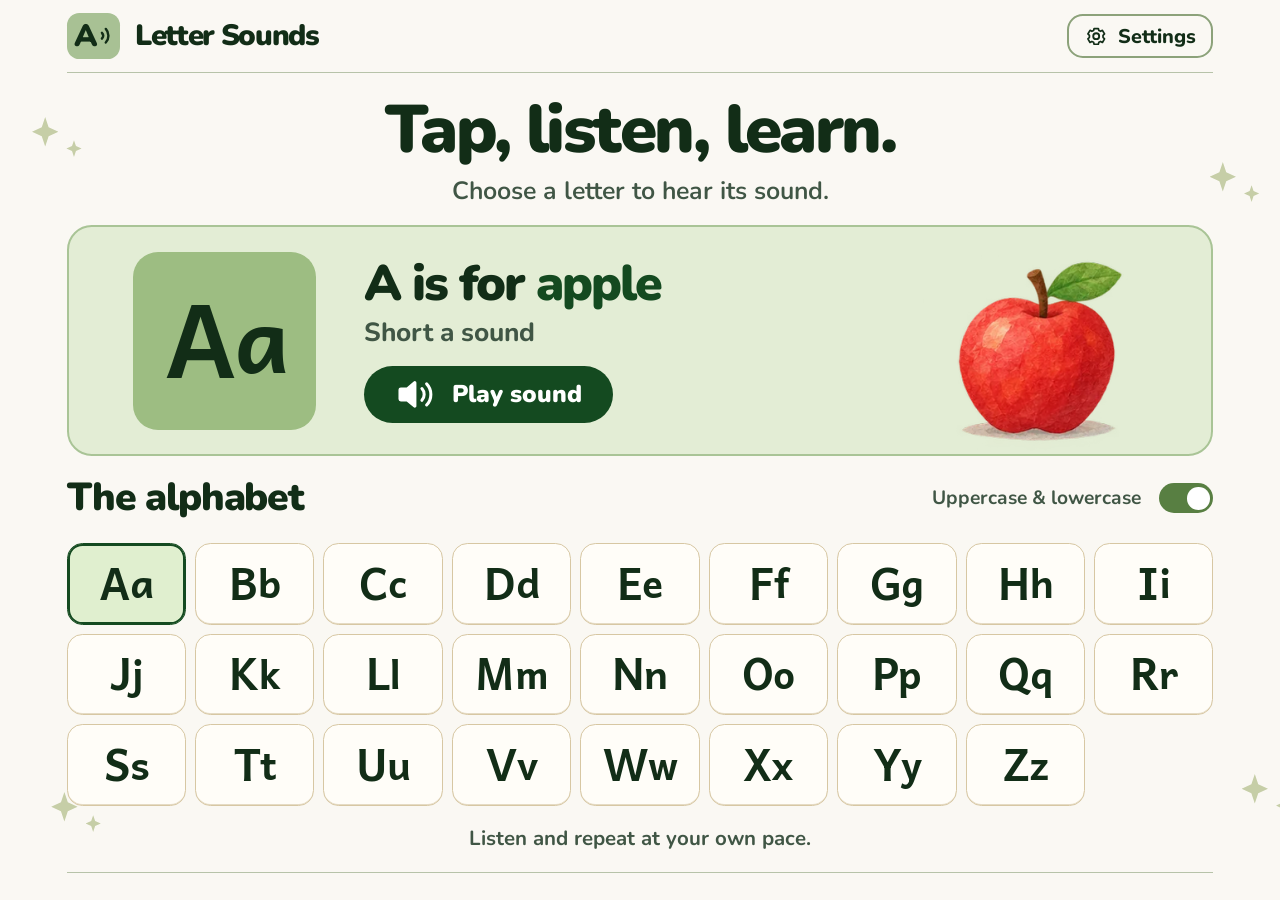
==== letter-sounds.html @ 4aa6df6b "Build the Letter Sounds phonics app" ====
<!doctype html>
<html lang="en">
<head>
  <meta charset="utf-8">
  <meta name="viewport" content="width=device-width, initial-scale=1">
  <meta name="theme-color" content="#faf8f3">
  <meta name="description" content="Tap any letter from A to Z to hear its English phonics sound.">
  <title>Letter Sounds</title>
  <style>
@font-face {
  font-family: Nunito;
  src: url("[data-uri]") format("woff2");
  font-style: normal;
  font-weight: 400 900;
  font-display: swap;
}

@font-face {
  font-family: Andika;
  src: url("[data-uri]") format("woff2");
  font-style: normal;
  font-weight: 700;
  font-display: swap;
}

:root {
  color-scheme: light;
  --paper: #faf8f3;
  --ink: #122d17;
  --muted: #405645;
  --fern: #144a20;
  --leaf: #587f42;
  --panel: #e3edd5;
  --panel-edge: #a9c496;
  --letter-block: #9dbd82;
  --tile: #fffdf8;
  --tile-edge: #d7c7a3;
  --tile-active: #e0efcf;
  --page-width: 77.5rem;
  --gutter: clamp(1rem, 5.2vw, 5.5rem);
  font-family: Nunito, "Trebuchet MS", sans-serif;
  color: var(--ink);
  background: var(--paper);
}

*, *::before, *::after { box-sizing: border-box; }

body { margin: 0; }

button, input { font: inherit; }

button {
  color: inherit;
  cursor: pointer;
  touch-action: manipulation;
}

button:focus-visible, input:focus-visible, a:focus-visible {
  outline: 3px solid #275c9b;
  outline-offset: 4px;
}

.shell, .header-inner {
  width: min(var(--page-width), calc(100% - 2 * var(--gutter)));
  margin-inline: auto;
}

.site-header {
  position: relative;
}

.site-header::after {
  content: "";
  display: block;
  width: min(85rem, calc(100% - 2 * var(--gutter)));
  height: 1px;
  margin-inline: auto;
  background: #b7c3a9;
}

.header-inner {
  display: flex;
  align-items: center;
  justify-content: space-between;
  gap: 0.75rem;
  min-height: 4.5rem;
  padding-block: 0.5rem;
}

.wordmark {
  display: flex;
  align-items: center;
  gap: clamp(0.55rem, 1.15vw, 1.05rem);
  font-size: clamp(1.2rem, 2.3vw, 2.25rem);
  font-weight: 900;
  line-height: 1;
  letter-spacing: -0.045em;
}

.brand-icon {
  display: inline-flex;
  align-items: center;
  justify-content: center;
  gap: 0.08em;
  width: clamp(2.45rem, 4.2vw, 4rem);
  height: clamp(2.35rem, 3.6vw, 3.45rem);
  border-radius: 0.4em;
  background: #a8c194;
  font-size: 1.05em;
  letter-spacing: -0.05em;
}

.brand-icon svg { width: 0.44em; height: 0.63em; }

.settings-button {
  display: inline-flex;
  flex-shrink: 0;
  align-items: center;
  gap: 0.5em;
  min-height: 2.75rem;
  padding: 0.35em 0.8em;
  border: 2px solid #8ca27a;
  border-radius: 0.8em;
  background: transparent;
  font-size: clamp(0.94rem, 1.55vw, 1.42rem);
  font-weight: 800;
}

.settings-button svg { width: 1.13em; height: 1.13em; }

.introduction {
  padding-block: clamp(1.3rem, 1.55vw, 1.55rem) clamp(1.1rem, 1.3vw, 1.35rem);
  text-align: center;
}

.introduction h1 {
  margin: 0;
  font-size: clamp(2.25rem, 5.25vw, 5.2rem);
  font-weight: 900;
  letter-spacing: -0.038em;
  line-height: 1.08;
  text-wrap: balance;
}

.introduction p {
  margin: 0.3em 0 0;
  color: var(--muted);
  font-size: clamp(1.06rem, 1.95vw, 1.8rem);
  font-weight: 650;
}

.sound-card {
  display: grid;
  grid-template-columns: auto minmax(0, 1fr) auto;
  align-items: center;
  gap: clamp(1rem, 3.8vw, 3.75rem);
  min-height: clamp(11.5rem, 18vw, 17.3rem);
  padding: 0 clamp(1.15rem, 5vw, 4.9rem);
  border: 2px solid var(--panel-edge);
  border-radius: 1.55rem;
  background: var(--panel);
}

.letter-preview {
  display: flex;
  align-items: center;
  justify-content: center;
  width: clamp(6.65rem, 14.3vw, 13.75rem);
  height: clamp(6.5rem, 13.9vw, 13.3rem);
  border-radius: 0.245em;
  background: var(--letter-block);
  font-family: Andika, Nunito, sans-serif;
  font-size: clamp(3.35rem, 8vw, 7.65rem);
  font-weight: 700;
  line-height: 1;
  letter-spacing: -0.045em;
  padding-bottom: 0.08em;
}

.letter-preview .lowercase { font-size: 0.88em; }

.sound-details { padding-block: 1rem; }

.example h2 {
  margin: 0;
  font-size: clamp(1.85rem, 3.9vw, 3.75rem);
  font-weight: 900;
  line-height: 1.06;
  letter-spacing: -0.04em;
}

.example strong { color: var(--fern); font-weight: inherit; }

.example p {
  margin: 0.2em 0 0.65em;
  color: var(--muted);
  font-size: clamp(1.06rem, 2.05vw, 1.95rem);
  font-weight: 750;
  line-height: 1.23;
}

.play-button, .done-button {
  display: inline-flex;
  align-items: center;
  justify-content: center;
  gap: 0.65em;
  min-height: 2.75rem;
  padding: 0.45em 1.3em;
  border: 0;
  border-radius: 999px;
  background: var(--fern);
  color: #fff;
  font-weight: 900;
  line-height: 1.4;
}

.play-button {
  padding-block: 0.48em;
  font-size: clamp(1rem, 1.9vw, 1.8rem);
  white-space: nowrap;
}

.play-button svg {
  width: 1.65em;
  height: 1.35em;
}

[data-playing] .play-button { background: #276738; }

.example-picture {
  --picture-x: 0%;
  --picture-y: 0%;
  width: clamp(8rem, 17.5vw, 17rem);
  aspect-ratio: 1;
  background-repeat: no-repeat;
  background-size: 400% 400%;
  background-position: var(--picture-x) var(--picture-y);
}

.example-picture[data-sheet="1"] { background-image: url("[data-uri]"); }
.example-picture[data-sheet="2"] { background-image: url("[data-uri]"); }
[data-hide-pictures] .example-picture { visibility: hidden; }

.playback-status {
  margin: 0.6rem 0 0;
  color: #783421;
  font-weight: 800;
}

.alphabet-header {
  display: flex;
  align-items: center;
  justify-content: space-between;
  gap: 0.5rem 1rem;
  margin-block: clamp(0.9rem, 1.6vw, 1.5rem) clamp(0.6rem, 1.75vw, 1.65rem);
}

.alphabet-header h2 {
  margin: 0;
  font-size: clamp(1.55rem, 3.05vw, 2.85rem);
  font-weight: 900;
  line-height: 1.08;
  letter-spacing: -0.035em;
}

.switch-label {
  display: flex;
  align-items: center;
  gap: clamp(0.45rem, 1.35vw, 1.2rem);
  min-height: 2.75rem;
  color: var(--muted);
  font-size: clamp(0.9rem, 1.5vw, 1.4rem);
  font-weight: 700;
  cursor: pointer;
  touch-action: manipulation;
}

.switch {
  appearance: none;
  display: grid;
  place-items: center start;
  flex-shrink: 0;
  width: 2.85em;
  height: 1.55em;
  margin: 0;
  padding: 0 0.18em;
  border: 0;
  border-radius: 100px;
  background: #6c7569;
  cursor: pointer;
}

.switch::before {
  content: "";
  width: 1.18em;
  height: 1.18em;
  border-radius: 50%;
  background: #fff;
}

.switch:checked { background: var(--leaf); }
.switch:checked::before { justify-self: end; }

.letters {
  display: grid;
  grid-template-columns: repeat(9, minmax(0, 1fr));
  gap: clamp(0.5rem, 0.7vw, 0.75rem);
}

.letter {
  display: flex;
  align-items: center;
  justify-content: center;
  min-height: clamp(3.6rem, 6.4vw, 6.1rem);
  padding: 0 0.06em 0.09em;
  border: 1px solid var(--tile-edge);
  border-radius: clamp(0.7rem, 1.2vw, 1.05rem);
  background: var(--tile);
  box-shadow: inset 0 -1px #e5dbc4;
  font-family: Andika, Nunito, sans-serif;
  font-size: clamp(1.65rem, 3.45vw, 3.2rem);
  font-weight: 700;
  line-height: 1;
  letter-spacing: -0.02em;
}

.letter .lowercase { font-size: 0.89em; }

.letter[aria-pressed="true"] {
  border-color: var(--fern);
  background: var(--tile-active);
  box-shadow: inset 0 0 0 2px var(--fern);
}

.letter:active { background: #d3e5be; }
[data-uppercase-only] .lowercase { display: none; }

.practice-note {
  padding: 0.85em 0 1em;
  color: var(--muted);
  font-size: clamp(1rem, 1.6vw, 1.45rem);
  font-weight: 700;
  text-align: center;
}

.shell::after {
  content: "";
  display: block;
  height: 1px;
  margin: 0 auto 1rem;
  background: #b7c3a9;
}

.margin-stars {
  position: absolute;
  inset: 0;
  overflow: hidden;
  z-index: -1;
  pointer-events: none;
}

.margin-stars i {
  position: absolute;
  color: #c6cea7;
}

.margin-stars i:nth-child(1) { left: 2.5%; top: 13%; }
.margin-stars i:nth-child(2) { right: 5.5%; top: 18%; }
.margin-stars i:nth-child(3) { left: 4%; top: 88%; }
.margin-stars i:nth-child(4) { right: 3%; top: 86%; }

.margin-stars i::before, .margin-stars i::after {
  content: "";
  position: absolute;
  width: 1.65rem;
  height: 1.85rem;
  background: currentColor;
  clip-path: polygon(50% 0, 63% 35%, 100% 50%, 63% 65%, 50% 100%, 37% 65%, 0 50%, 37% 35%);
}

.margin-stars i::after {
  width: 0.95rem;
  height: 1.05rem;
  left: 2.15rem;
  top: 1.45rem;
}

dialog {
  width: min(26rem, calc(100% - 2rem));
  max-height: calc(100% - 2rem);
  padding: 0;
  border: 2px solid var(--panel-edge);
  border-radius: 1.35rem;
  background: var(--paper);
  color: var(--ink);
  box-shadow: 0 1rem 3.5rem #15261433;
}

dialog::backdrop { background: #18251765; }

.dialog-content { padding: 1.5rem; }

.dialog-content h2 {
  margin: 0 0 0.4rem;
  font-size: 1.85rem;
  font-weight: 900;
}

.picture-setting {
  justify-content: space-between;
  padding-block: 0.55rem;
  font-size: 1.06rem;
}

.credits { margin: 0.75rem 0 1.25rem; color: var(--muted); }
.credits a { color: var(--fern); font-weight: 800; }
.done-button { min-width: 6.5rem; }

@media (hover: hover) {
  .settings-button:hover { background: #edf0e5; }
  .play-button:hover, .done-button:hover { background: #276738; }
  .letter:not([aria-pressed="true"]):hover { background: #f1f5e8; }
}

@media (max-width: 74rem) {
  .margin-stars { display: none; }
}

@media (max-width: 58rem) {
  .letters { grid-template-columns: repeat(6, minmax(0, 1fr)); }
  .letter { min-height: clamp(3.75rem, 8.8vw, 5rem); }
}

@media (max-width: 39rem) {
  :root { --gutter: 1rem; }

  .header-inner { min-height: 3.75rem; }
  .settings-button { border-width: 1px; }
  .introduction { padding-block: 1.2rem 1rem; }
  .introduction p { margin-top: 0.4rem; }

  .sound-card {
    grid-template-columns: auto minmax(0, 1fr) auto;
    gap: 0.7rem;
    min-height: 10rem;
    padding: 1rem 0.85rem;
    border-radius: 1.15rem;
  }

  .letter-preview {
    width: clamp(3.4rem, 16.5vw, 6.65rem);
    height: clamp(3.5rem, 16.5vw, 6.5rem);
    font-size: clamp(1.95rem, 9.2vw, 3.35rem);
    border-radius: 0.3em;
  }

  .sound-details { padding: 0; }
  .example h2 { font-size: clamp(1.17rem, 5.5vw, 1.85rem); }
  .example p { font-size: clamp(0.9rem, 3.65vw, 1.05rem); margin-block: 0.32em 0.65em; }
  .play-button { padding-inline: 0.78em; gap: 0.45em; }
  .play-button svg { width: 1.25em; }
  .example-picture { width: clamp(2.65rem, 16vw, 8rem); }

  .alphabet-header { margin-block: 0.8rem 0.5rem; column-gap: 0.45rem; flex-wrap: wrap; }
  .alphabet-header h2 { font-size: clamp(1.2rem, 5.5vw, 1.6rem); }
  .switch-label { gap: 0.45rem; }
  .alphabet-header .switch-label { font-size: 0.85rem; }
  .letters { grid-template-columns: repeat(4, minmax(0, 1fr)); }
  .letter { min-height: clamp(3.45rem, 16vw, 4.5rem); font-size: clamp(1.6rem, 7.8vw, 2.35rem); }
}

@media (max-width: 23rem) {
  .sound-card { gap: 0.45rem; padding-inline: 0.62rem; }
  .example-picture { width: clamp(2.4rem, 14vw, 3.5rem); }
  .alphabet-header { column-gap: 0.4rem; }
  .alphabet-header .switch-label { font-size: 0.82rem; }
}
</style>
  <link rel="icon" href="data:,">
</head>
<body>
  <header class="site-header">
    <div class="header-inner">
      <div class="wordmark">
        <span class="brand-icon" aria-hidden="true">
          A
          <svg viewBox="0 0 14 20" fill="none" stroke="currentColor" stroke-width="2.5" stroke-linecap="round">
            <path d="M3 7c1.5 1.7 1.5 4.3 0 6m4-10c3.6 3.9 3.6 10.1 0 14"/>
          </svg>
        </span>
        <span>Letter Sounds</span>
      </div>
      <button class="settings-button" id="open-settings" type="button" aria-haspopup="dialog">
        <svg aria-hidden="true" viewBox="0 0 24 24" fill="none" stroke="currentColor" stroke-width="2" stroke-linecap="round" stroke-linejoin="round">
          <path d="M9.5 3.5h5l.6 2.4 2 .9 2.2-1.2 2.5 4.3-1.8 1.7v2.3l1.8 1.7-2.5 4.3-2.2-1.2-2 .9-.6 2.4h-5l-.6-2.4-2-.9-2.2 1.2-2.5-4.3L4 13.9v-2.3L2.2 9.9l2.5-4.3 2.2 1.2 2-.9z" transform="translate(1.1 .6) scale(.91)"/>
          <circle cx="12" cy="12" r="3.2"/>
        </svg>
        Settings
      </button>
    </div>
  </header>

  <main class="shell" id="main">
    <div class="margin-stars" aria-hidden="true"><i></i><i></i><i></i><i></i></div>

    <div class="introduction">
      <h1>Tap, listen, learn.</h1>
      <p>Choose a letter to hear its sound.</p>
    </div>

    <section class="sound-card" id="sound-card" aria-labelledby="example-title">
      <div class="letter-preview" aria-hidden="true"><span id="large-upper">A</span><span class="lowercase" id="large-lower">a</span></div>
      <div class="sound-details">
        <div class="example" aria-live="polite" aria-atomic="true">
          <h2 id="example-title"><span id="example-prefix">A is for</span> <strong id="example-word">apple</strong></h2>
          <p id="sound-description">Short a sound</p>
        </div>
        <button class="play-button" id="play-sound" type="button">
          <svg aria-hidden="true" viewBox="0 0 32 28">
            <path fill="currentColor" d="M3 8h5l6-5a1.4 1.4 0 0 1 2.3 1v20a1.4 1.4 0 0 1-2.3 1l-6-5H3a2 2 0 0 1-2-2v-8a2 2 0 0 1 2-2Z"/>
            <path class="sound-waves" d="M21 9a7.5 7.5 0 0 1 0 10m4-14a13 13 0 0 1 0 18" fill="none" stroke="currentColor" stroke-width="2.6" stroke-linecap="round"/>
          </svg>
          Play sound
        </button>
      </div>
      <div class="example-picture" id="example-picture" aria-hidden="true"></div>
    </section>
    <p class="playback-status" id="playback-status" role="status" hidden></p>

    <section class="alphabet" aria-labelledby="alphabet-title">
      <div class="alphabet-header">
        <h2 id="alphabet-title">The alphabet</h2>
        <label class="switch-label">
          <span>Uppercase &amp; lowercase</span>
          <input class="switch" type="checkbox" role="switch" id="show-lowercase" checked>
        </label>
      </div>
      <div class="letters" id="letters"></div>
      <noscript><p>Enable JavaScript in your browser to play the letter sounds.</p></noscript>
    </section>

    <footer class="practice-note">Listen and repeat at your own pace.</footer>
  </main>

  <dialog id="settings" aria-labelledby="settings-title">
    <div class="dialog-content">
      <h2 id="settings-title">Settings</h2>
      <label class="switch-label picture-setting">
        <span>Show example pictures</span>
        <input class="switch" type="checkbox" role="switch" id="show-pictures" checked>
      </label>
      <p class="credits">Phonics sounds by <a href="https://phonicademy.com/audio-license" target="_blank" rel="noopener noreferrer">Phonicademy</a>.</p>
      <form method="dialog">
        <button class="done-button" type="submit" autofocus>Done</button>
      </form>
    </div>
  </dialog>

  <audio id="phonics-audio" preload="none"></audio>
<!-- Embedded fonts
Copyright (c) 2004-2022 SIL International  (http://www.sil.org/)
with Reserved Font Names "Andika" and "SIL".

This Font Software is licensed under the SIL Open Font License, Version 1.1.
This license is copied below, and is also available with a FAQ at:
http://scripts.sil.org/OFL


-----------------------------------------------------------
SIL OPEN FONT LICENSE Version 1.1 - 26 February 2007
-----------------------------------------------------------

PREAMBLE
The goals of the Open Font License (OFL) are to stimulate worldwide
development of collaborative font projects, to support the font creation
efforts of academic and linguistic communities, and to provide a free and
open framework in which fonts may be shared and improved in partnership
with others.

The OFL allows the licensed fonts to be used, studied, modified and
redistributed freely as long as they are not sold by themselves. The
fonts, including any derivative works, can be bundled, embedded,
redistributed and/or sold with any software provided that any reserved
names are not used by derivative works. The fonts and derivatives,
however, cannot be released under any other type of license. The
requirement for fonts to remain under this license does not apply
to any document created using the fonts or their derivatives.

DEFINITIONS
"Font Software" refers to the set of files released by the Copyright
Holder(s) under this license and clearly marked as such. This may
include source files, build scripts and documentation.

"Reserved Font Name" refers to any names specified as such after the
copyright statement(s).

"Original Version" refers to the collection of Font Software components as
distributed by the Copyright Holder(s).

"Modified Version" refers to any derivative made by adding to, deleting,
or substituting -- in part or in whole -- any of the components of the
Original Version, by changing formats or by porting the Font Software to a
new environment.

"Author" refers to any designer, engineer, programmer, technical
writer or other person who contributed to the Font Software.

PERMISSION & CONDITIONS
Permission is hereby granted, free of charge, to any person obtaining
a copy of the Font Software, to use, study, copy, merge, embed, modify,
redistribute, and sell modified and unmodified copies of the Font
Software, subject to the following conditions:

1) Neither the Font Software nor any of its individual components,
in Original or Modified Versions, may be sold by itself.

2) Original or Modified Versions of the Font Software may be bundled,
redistributed and/or sold with any software, provided that each copy
contains the above copyright notice and this license. These can be
included either as stand-alone text files, human-readable headers or
in the appropriate machine-readable metadata fields within text or
binary files as long as those fields can be easily viewed by the user.

3) No Modified Version of the Font Software may use the Reserved Font
Name(s) unless explicit written permission is granted by the corresponding
Copyright Holder. This restriction only applies to the primary font name as
presented to the users.

4) The name(s) of the Copyright Holder(s) or the Author(s) of the Font
Software shall not be used to promote, endorse or advertise any
Modified Version, except to acknowledge the contribution(s) of the
Copyright Holder(s) and the Author(s) or with their explicit written
permission.

5) The Font Software, modified or unmodified, in part or in whole,
must be distributed entirely under this license, and must not be
distributed under any other license. The requirement for fonts to
remain under this license does not apply to any document created
using the Font Software.

TERMINATION
This license becomes null and void if any of the above conditions are
not met.

DISCLAIMER
THE FONT SOFTWARE IS PROVIDED "AS IS", WITHOUT WARRANTY OF ANY KIND,
EXPRESS OR IMPLIED, INCLUDING BUT NOT LIMITED TO ANY WARRANTIES OF
MERCHANTABILITY, FITNESS FOR A PARTICULAR PURPOSE AND NONINFRINGEMENT
OF COPYRIGHT, PATENT, TRADEMARK, OR OTHER RIGHT. IN NO EVENT SHALL THE
COPYRIGHT HOLDER BE LIABLE FOR ANY CLAIM, DAMAGES OR OTHER LIABILITY,
INCLUDING ANY GENERAL, SPECIAL, INDIRECT, INCIDENTAL, OR CONSEQUENTIAL
DAMAGES, WHETHER IN AN ACTION OF CONTRACT, TORT OR OTHERWISE, ARISING
FROM, OUT OF THE USE OR INABILITY TO USE THE FONT SOFTWARE OR FROM
OTHER DEALINGS IN THE FONT SOFTWARE.


Copyright 2014 The Nunito Project Authors (https://github.com/googlefonts/nunito)

This Font Software is licensed under the SIL Open Font License, Version 1.1.
This license is copied below, and is also available with a FAQ at:
http://scripts.sil.org/OFL


-----------------------------------------------------------
SIL OPEN FONT LICENSE Version 1.1 - 26 February 2007
-----------------------------------------------------------

PREAMBLE
The goals of the Open Font License (OFL) are to stimulate worldwide
development of collaborative font projects, to support the font creation
efforts of academic and linguistic communities, and to provide a free and
open framework in which fonts may be shared and improved in partnership
with others.

The OFL allows the licensed fonts to be used, studied, modified and
redistributed freely as long as they are not sold by themselves. The
fonts, including any derivative works, can be bundled, embedded, 
redistributed and/or sold with any software provided that any reserved
names are not used by derivative works. The fonts and derivatives,
however, cannot be released under any other type of license. The
requirement for fonts to remain under this license does not apply
to any document created using the fonts or their derivatives.

DEFINITIONS
"Font Software" refers to the set of files released by the Copyright
Holder(s) under this license and clearly marked as such. This may
include source files, build scripts and documentation.

"Reserved Font Name" refers to any names specified as such after the
copyright statement(s).

"Original Version" refers to the collection of Font Software components as
distributed by the Copyright Holder(s).

"Modified Version" refers to any derivative made by adding to, deleting,
or substituting -- in part or in whole -- any of the components of the
Original Version, by changing formats or by porting the Font Software to a
new environment.

"Author" refers to any designer, engineer, programmer, technical
writer or other person who contributed to the Font Software.

PERMISSION & CONDITIONS
Permission is hereby granted, free of charge, to any person obtaining
a copy of the Font Software, to use, study, copy, merge, embed, modify,
redistribute, and sell modified and unmodified copies of the Font
Software, subject to the following conditions:

1) Neither the Font Software nor any of its individual components,
in Original or Modified Versions, may be sold by itself.

2) Original or Modified Versions of the Font Software may be bundled,
redistributed and/or sold with any software, provided that each copy
contains the above copyright notice and this license. These can be
included either as stand-alone text files, human-readable headers or
in the appropriate machine-readable metadata fields within text or
binary files as long as those fields can be easily viewed by the user.

3) No Modified Version of the Font Software may use the Reserved Font
Name(s) unless explicit written permission is granted by the corresponding
Copyright Holder. This restriction only applies to the primary font name as
presented to the users.

4) The name(s) of the Copyright Holder(s) or the Author(s) of the Font
Software shall not be used to promote, endorse or advertise any
Modified Version, except to acknowledge the contribution(s) of the
Copyright Holder(s) and the Author(s) or with their explicit written
permission.

5) The Font Software, modified or unmodified, in part or in whole,
must be distributed entirely under this license, and must not be
distributed under any other license. The requirement for fonts to
remain under this license does not apply to any document created
using the Font Software.

TERMINATION
This license becomes null and void if any of the above conditions are
not met.

DISCLAIMER
THE FONT SOFTWARE IS PROVIDED "AS IS", WITHOUT WARRANTY OF ANY KIND,
EXPRESS OR IMPLIED, INCLUDING BUT NOT LIMITED TO ANY WARRANTIES OF
MERCHANTABILITY, FITNESS FOR A PARTICULAR PURPOSE AND NONINFRINGEMENT
OF COPYRIGHT, PATENT, TRADEMARK, OR OTHER RIGHT. IN NO EVENT SHALL THE
COPYRIGHT HOLDER BE LIABLE FOR ANY CLAIM, DAMAGES OR OTHER LIABILITY,
INCLUDING ANY GENERAL, SPECIAL, INDIRECT, INCIDENTAL, OR CONSEQUENTIAL
DAMAGES, WHETHER IN AN ACTION OF CONTRACT, TORT OR OTHERWISE, ARISING
FROM, OUT OF THE USE OR INABILITY TO USE THE FONT SOFTWARE OR FROM
OTHER DEALINGS IN THE FONT SOFTWARE.

-->
<script type="application/json" id="bundled-sounds">{"a": "[data-uri]", "b": "[data-uri]", "c": "[data-uri]", "d": "[data-uri]", "e": "[data-uri]", "f": "[data-uri]", "g": "[data-uri]", "h": "[data-uri]", "i": "[data-uri]", "j": "[data-uri]", "k": "[data-uri]", "l": "[data-uri]", "m": "[data-uri]", "n": "[data-uri]", "o": "[data-uri]", "p": "[data-uri]", "q": "[data-uri]", "r": "[data-uri]", "s": "[data-uri]", "t": "[data-uri]", "u": "[data-uri]", "v": "[data-uri]", "w": "[data-uri]", "x": "[data-uri]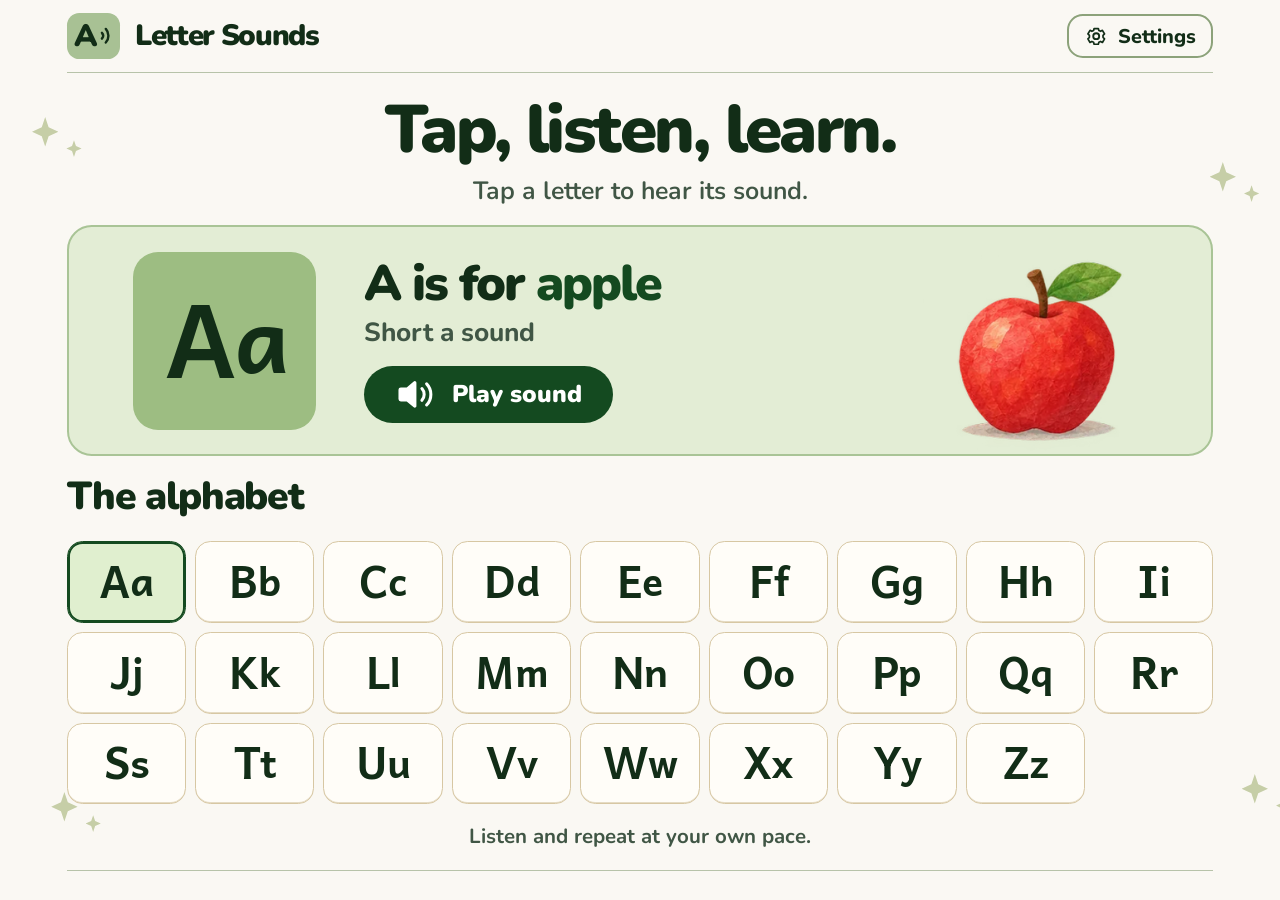
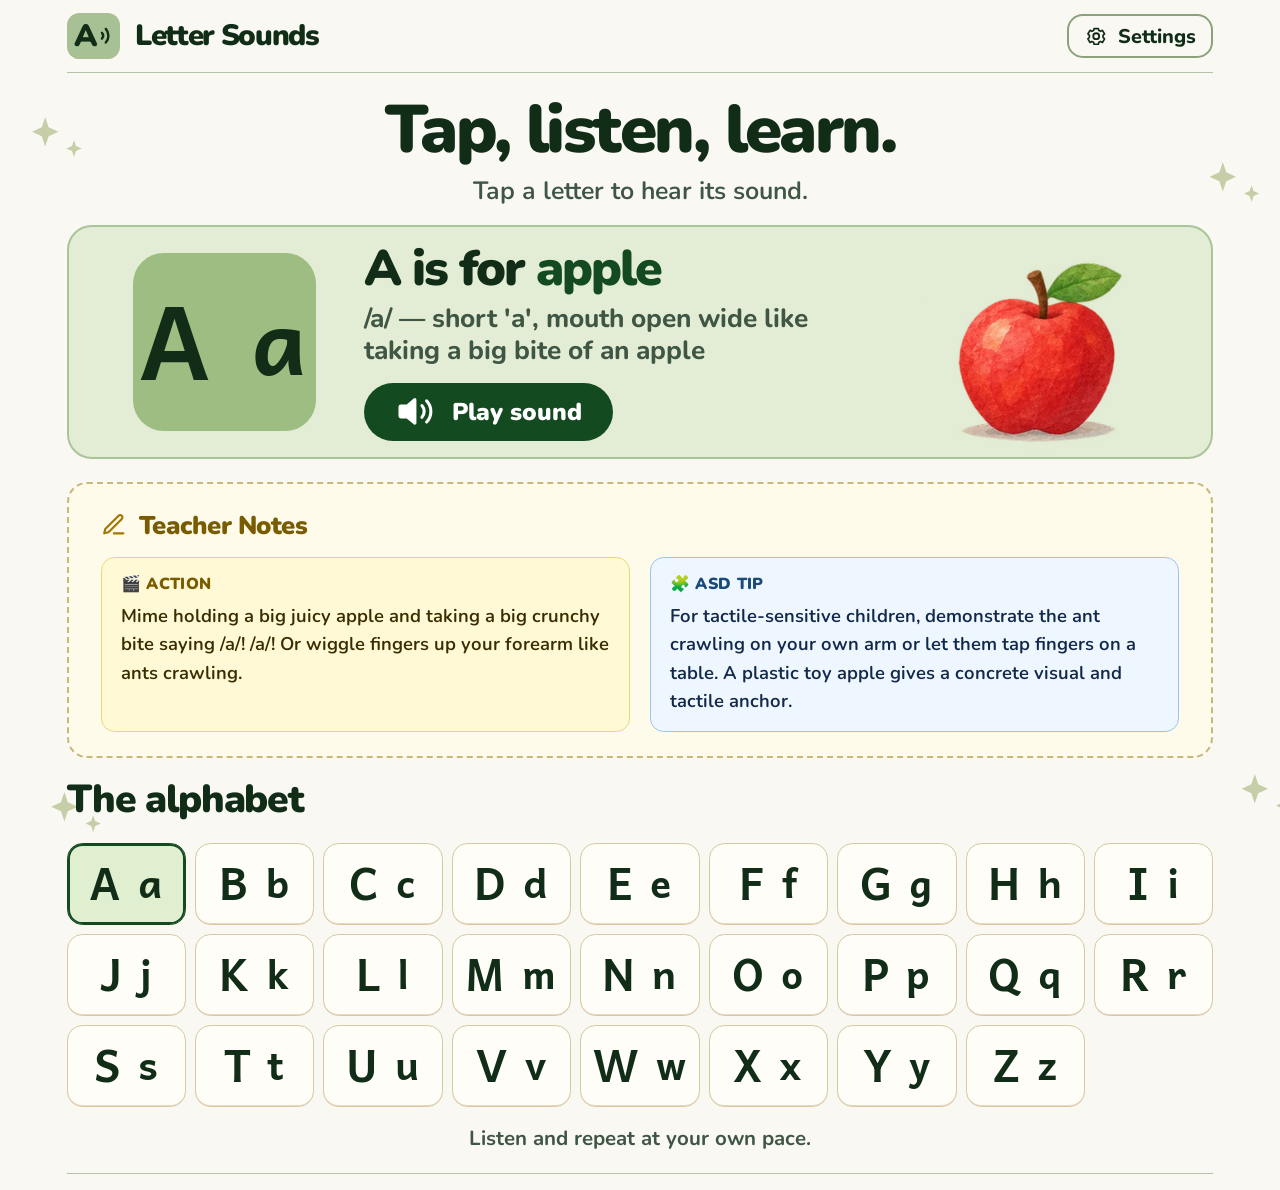
